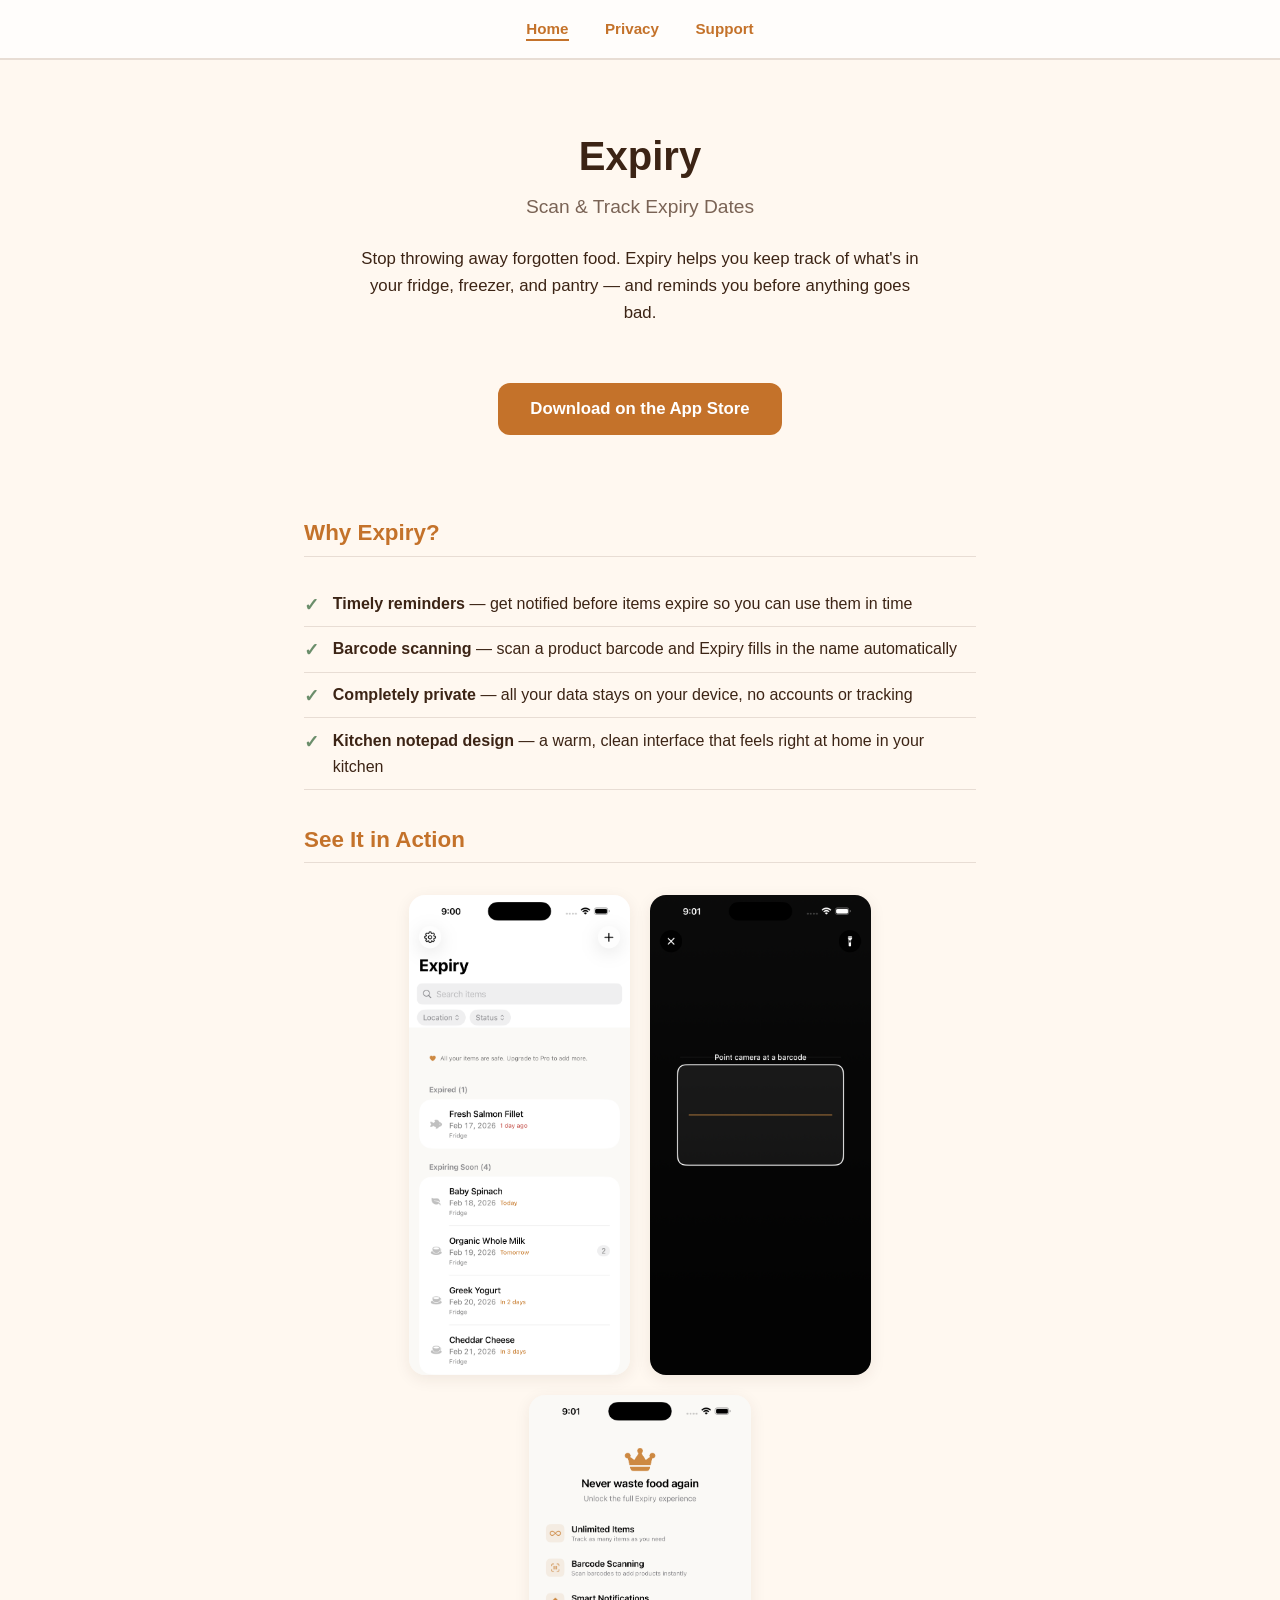
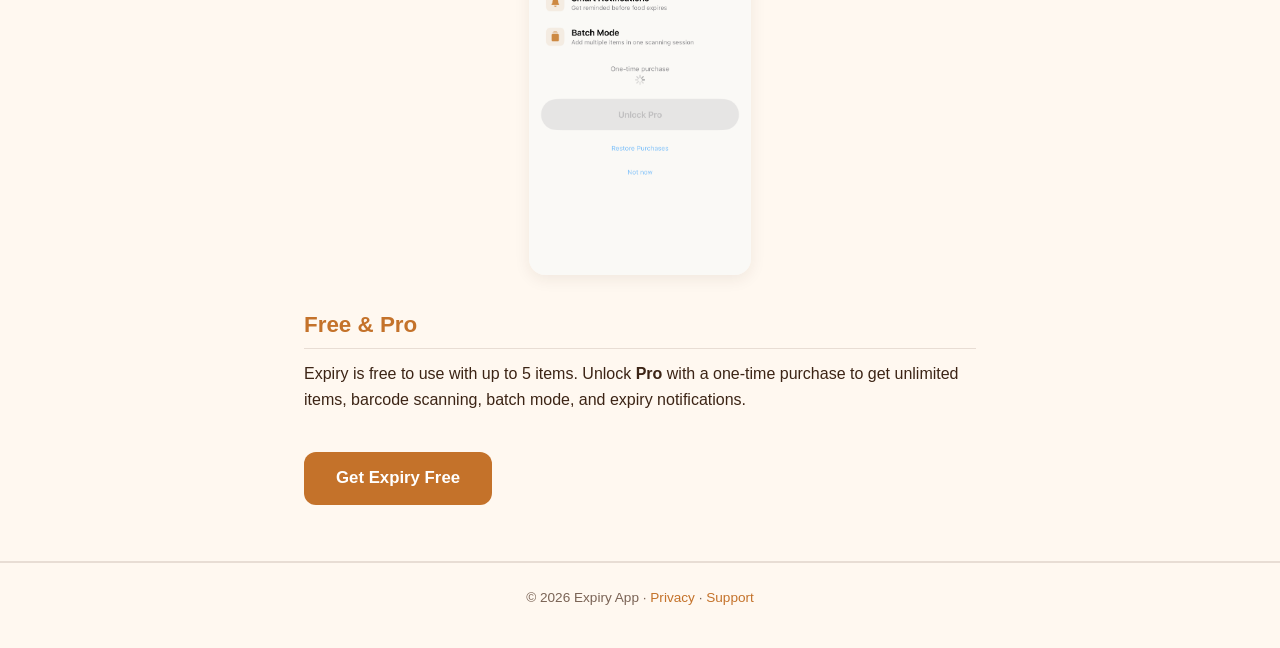
==== index.html @ 963a531a "Initial legal pages for Expiry app" ====
<!DOCTYPE html>
<html lang="en">
<head>
  <meta charset="UTF-8">
  <meta name="viewport" content="width=device-width, initial-scale=1.0">
  <title>Expiry - Food Tracker</title>
  <meta name="description" content="Track expiry dates, reduce food waste. Scan barcodes, get reminders before food expires. All data stays on your device.">
  <link rel="stylesheet" href="style.css">
</head>
<body>
  <nav>
    <a href="index.html" class="active">Home</a>
    <a href="privacy.html">Privacy</a>
    <a href="support.html">Support</a>
  </nav>

  <main>
    <section class="hero">
      <h1>Expiry</h1>
      <p class="tagline">Scan &amp; Track Expiry Dates</p>
      <p class="description">
        Stop throwing away forgotten food. Expiry helps you keep track of what's in your fridge, freezer, and pantry &mdash; and reminds you before anything goes bad.
      </p>
      <a href="#" class="app-store-link">Download on the App Store</a>
    </section>

    <section>
      <h2>Why Expiry?</h2>
      <ul class="features">
        <li><strong>Timely reminders</strong> &mdash; get notified before items expire so you can use them in time</li>
        <li><strong>Barcode scanning</strong> &mdash; scan a product barcode and Expiry fills in the name automatically</li>
        <li><strong>Completely private</strong> &mdash; all your data stays on your device, no accounts or tracking</li>
        <li><strong>Kitchen notepad design</strong> &mdash; a warm, clean interface that feels right at home in your kitchen</li>
      </ul>
    </section>

    <section>
      <h2>See It in Action</h2>
      <div class="screenshots">
        <img src="images/dashboard.png" alt="Expiry dashboard showing tracked food items organized by expiry date">
        <img src="images/scanning.png" alt="Barcode scanning screen for quick product entry">
        <img src="images/paywall.png" alt="Expiry Pro features including unlimited items and barcode scanning">
      </div>
    </section>

    <section>
      <h2>Free &amp; Pro</h2>
      <p>
        Expiry is free to use with up to 5 items. Unlock <strong>Pro</strong> with a one-time purchase to get unlimited items, barcode scanning, batch mode, and expiry notifications.
      </p>
      <a href="#" class="app-store-link">Get Expiry Free</a>
    </section>
  </main>

  <footer>
    <p>&copy; 2026 Expiry App &middot; <a href="privacy.html">Privacy</a> &middot; <a href="support.html">Support</a></p>
  </footer>
</body>
</html>
---- style.css ----
/* Kitchen Notepad Theme — Expiry GitHub Pages */

:root {
  --bg-ivory: #FFF8F0;
  --bg-card: #FFFDFB;
  --text-dark: #3C2415;
  --text-muted: #7A6355;
  --accent-amber: #C4722A;
  --accent-amber-hover: #A85E1E;
  --sage-green: #6B8E6B;
  --rule-line: #E8DDD4;
  --shadow-soft: rgba(60, 36, 21, 0.08);
}

*, *::before, *::after {
  box-sizing: border-box;
  margin: 0;
  padding: 0;
}

body {
  font-family: -apple-system, BlinkMacSystemFont, "Segoe UI", Roboto, Helvetica, Arial, sans-serif;
  background-color: var(--bg-ivory);
  color: var(--text-dark);
  line-height: 1.6;
  min-height: 100vh;
  display: flex;
  flex-direction: column;
}

/* Navigation */
nav {
  background: var(--bg-card);
  border-bottom: 2px solid var(--rule-line);
  padding: 1rem 1.5rem;
  text-align: center;
}

nav a {
  color: var(--accent-amber);
  text-decoration: none;
  font-weight: 600;
  margin: 0 1rem;
  font-size: 0.95rem;
  transition: color 0.2s;
}

nav a:hover {
  color: var(--accent-amber-hover);
}

nav a.active {
  border-bottom: 2px solid var(--accent-amber);
  padding-bottom: 2px;
}

/* Main content container */
main {
  max-width: 720px;
  margin: 0 auto;
  padding: 2rem 1.5rem;
  flex: 1;
}

/* Headings */
h1 {
  font-size: 2rem;
  color: var(--text-dark);
  margin-bottom: 0.5rem;
}

h2 {
  font-size: 1.4rem;
  color: var(--accent-amber);
  margin-top: 2rem;
  margin-bottom: 0.75rem;
  border-bottom: 1px solid var(--rule-line);
  padding-bottom: 0.3rem;
}

h3 {
  font-size: 1.1rem;
  color: var(--text-dark);
  margin-top: 1.25rem;
  margin-bottom: 0.5rem;
}

p {
  margin-bottom: 1rem;
}

/* Hero section */
.hero {
  text-align: center;
  padding: 2rem 0 1.5rem;
}

.hero h1 {
  font-size: 2.5rem;
  margin-bottom: 0.25rem;
}

.hero .tagline {
  font-size: 1.2rem;
  color: var(--text-muted);
  margin-bottom: 1.5rem;
}

.hero .description {
  font-size: 1.05rem;
  max-width: 560px;
  margin: 0 auto 2rem;
}

/* Feature list */
.features {
  list-style: none;
  padding: 0;
  margin: 1.5rem 0;
}

.features li {
  padding: 0.6rem 0 0.6rem 1.8rem;
  position: relative;
  border-bottom: 1px solid var(--rule-line);
}

.features li::before {
  content: "\2713";
  position: absolute;
  left: 0;
  color: var(--sage-green);
  font-weight: 700;
  font-size: 1.1rem;
}

/* Screenshots */
.screenshots {
  display: flex;
  justify-content: center;
  gap: 1.25rem;
  margin: 2rem 0;
  flex-wrap: wrap;
}

.screenshots img {
  max-height: 480px;
  width: auto;
  border-radius: 16px;
  box-shadow: 0 4px 16px var(--shadow-soft);
}

/* App Store button */
.app-store-link {
  display: inline-block;
  background: var(--accent-amber);
  color: #fff;
  padding: 0.8rem 2rem;
  border-radius: 12px;
  text-decoration: none;
  font-weight: 600;
  font-size: 1.05rem;
  transition: background 0.2s;
  margin: 1.5rem 0;
}

.app-store-link:hover {
  background: var(--accent-amber-hover);
}

/* Card sections (support FAQ) */
.card {
  background: var(--bg-card);
  border: 1px solid var(--rule-line);
  border-radius: 10px;
  padding: 1.25rem 1.5rem;
  margin-bottom: 1rem;
  box-shadow: 0 1px 4px var(--shadow-soft);
}

/* Contact callout */
.contact-callout {
  background: var(--bg-card);
  border-left: 4px solid var(--accent-amber);
  padding: 1.25rem 1.5rem;
  border-radius: 0 8px 8px 0;
  margin: 2rem 0;
}

.contact-callout a {
  color: var(--accent-amber);
  font-weight: 600;
}

/* Footer */
footer {
  text-align: center;
  padding: 1.5rem;
  border-top: 2px solid var(--rule-line);
  color: var(--text-muted);
  font-size: 0.85rem;
  margin-top: auto;
}

footer a {
  color: var(--accent-amber);
  text-decoration: none;
}

/* Privacy policy specifics */
.effective-date {
  color: var(--text-muted);
  font-size: 0.9rem;
  margin-bottom: 1.5rem;
}

/* Responsive */
@media (max-width: 600px) {
  main {
    padding: 1.25rem 1rem;
  }

  .hero h1 {
    font-size: 2rem;
  }

  .hero .tagline {
    font-size: 1rem;
  }

  nav a {
    margin: 0 0.6rem;
    font-size: 0.9rem;
  }

  .screenshots img {
    max-height: 360px;
  }

  .screenshots {
    gap: 0.75rem;
  }
}
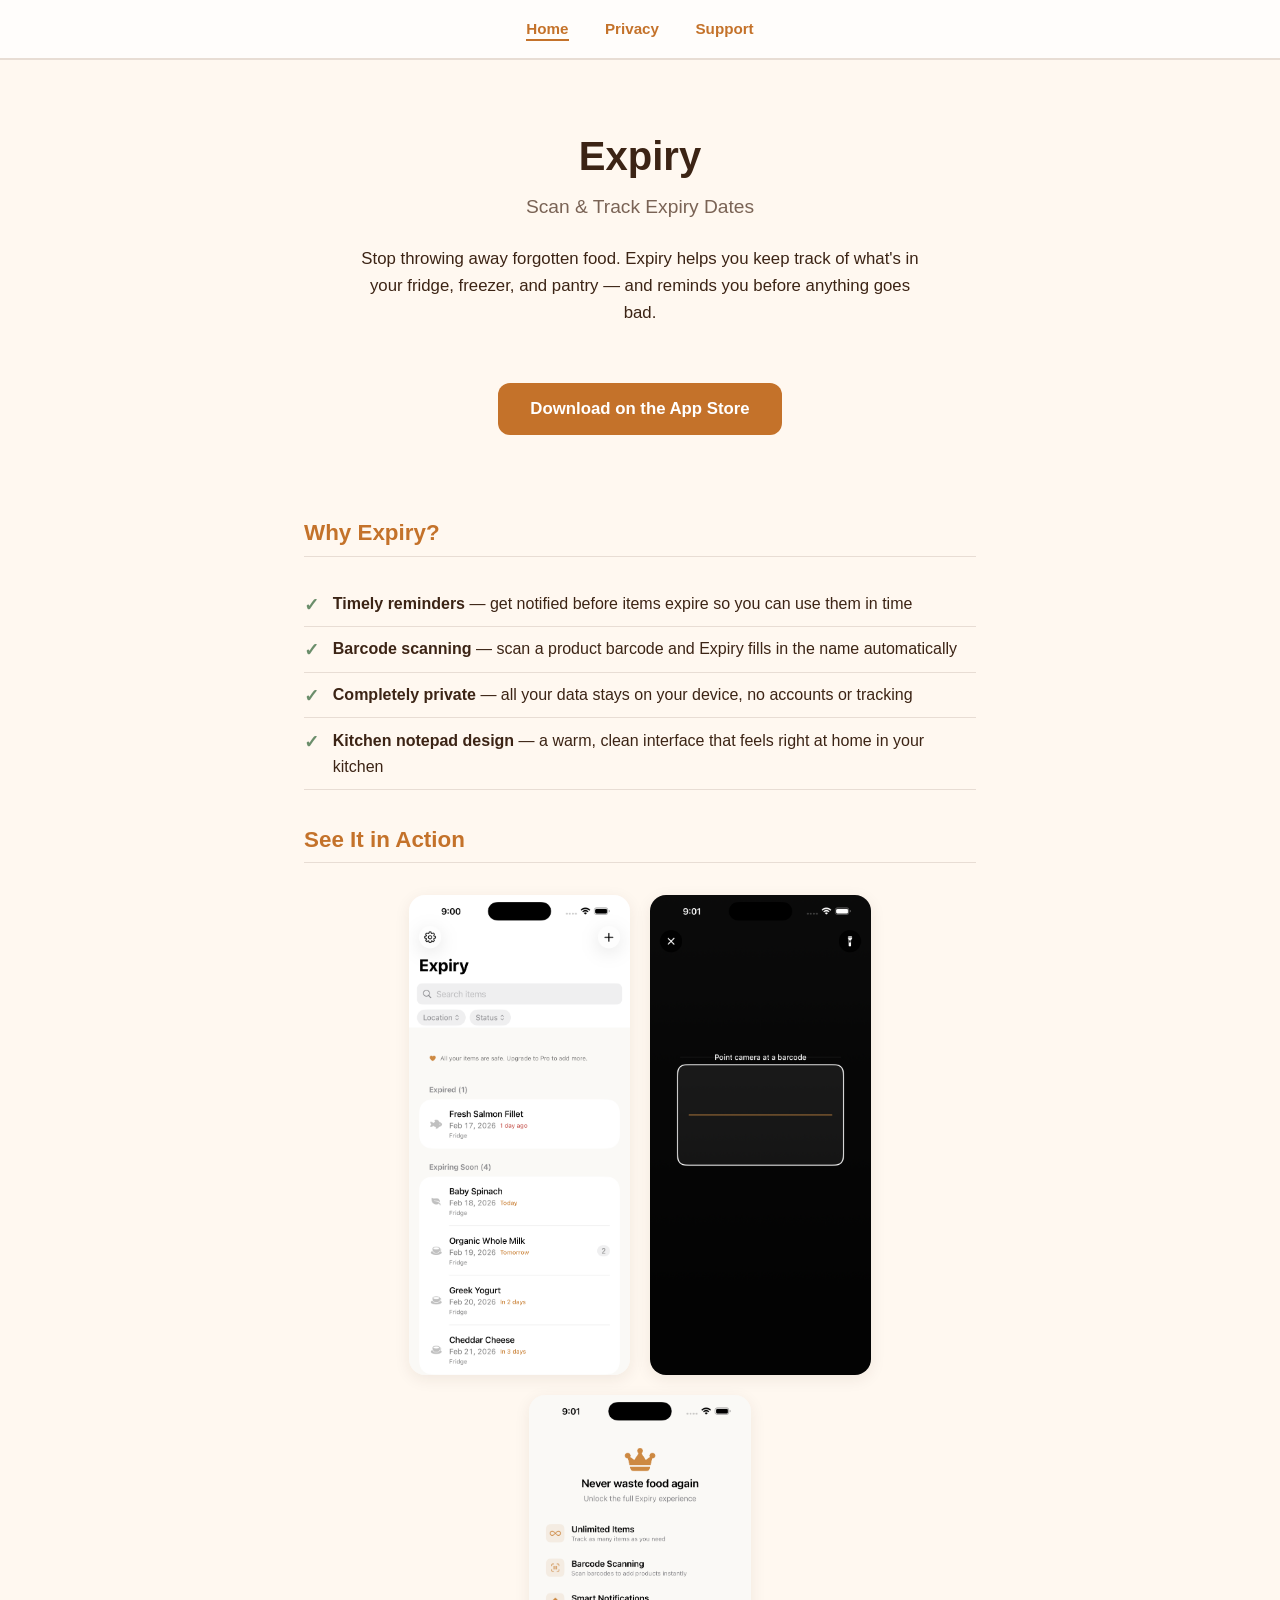
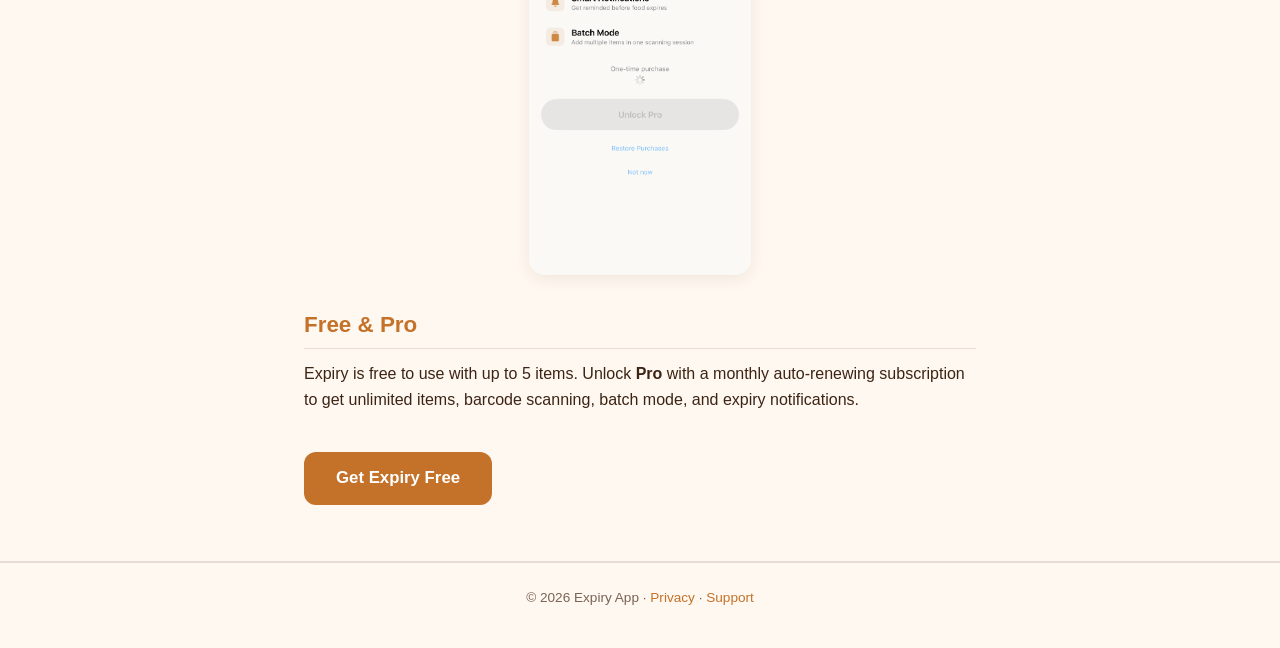
==== commit 68787967: "Align legal pages with monthly subscription model" ====
--- a/index.html
+++ b/index.html
@@ -46,7 +46,7 @@
     <section>
       <h2>Free &amp; Pro</h2>
       <p>
-        Expiry is free to use with up to 5 items. Unlock <strong>Pro</strong> with a one-time purchase to get unlimited items, barcode scanning, batch mode, and expiry notifications.
+        Expiry is free to use with up to 5 items. Unlock <strong>Pro</strong> with a monthly auto-renewing subscription to get unlimited items, barcode scanning, batch mode, and expiry notifications.
       </p>
       <a href="#" class="app-store-link">Get Expiry Free</a>
     </section>
